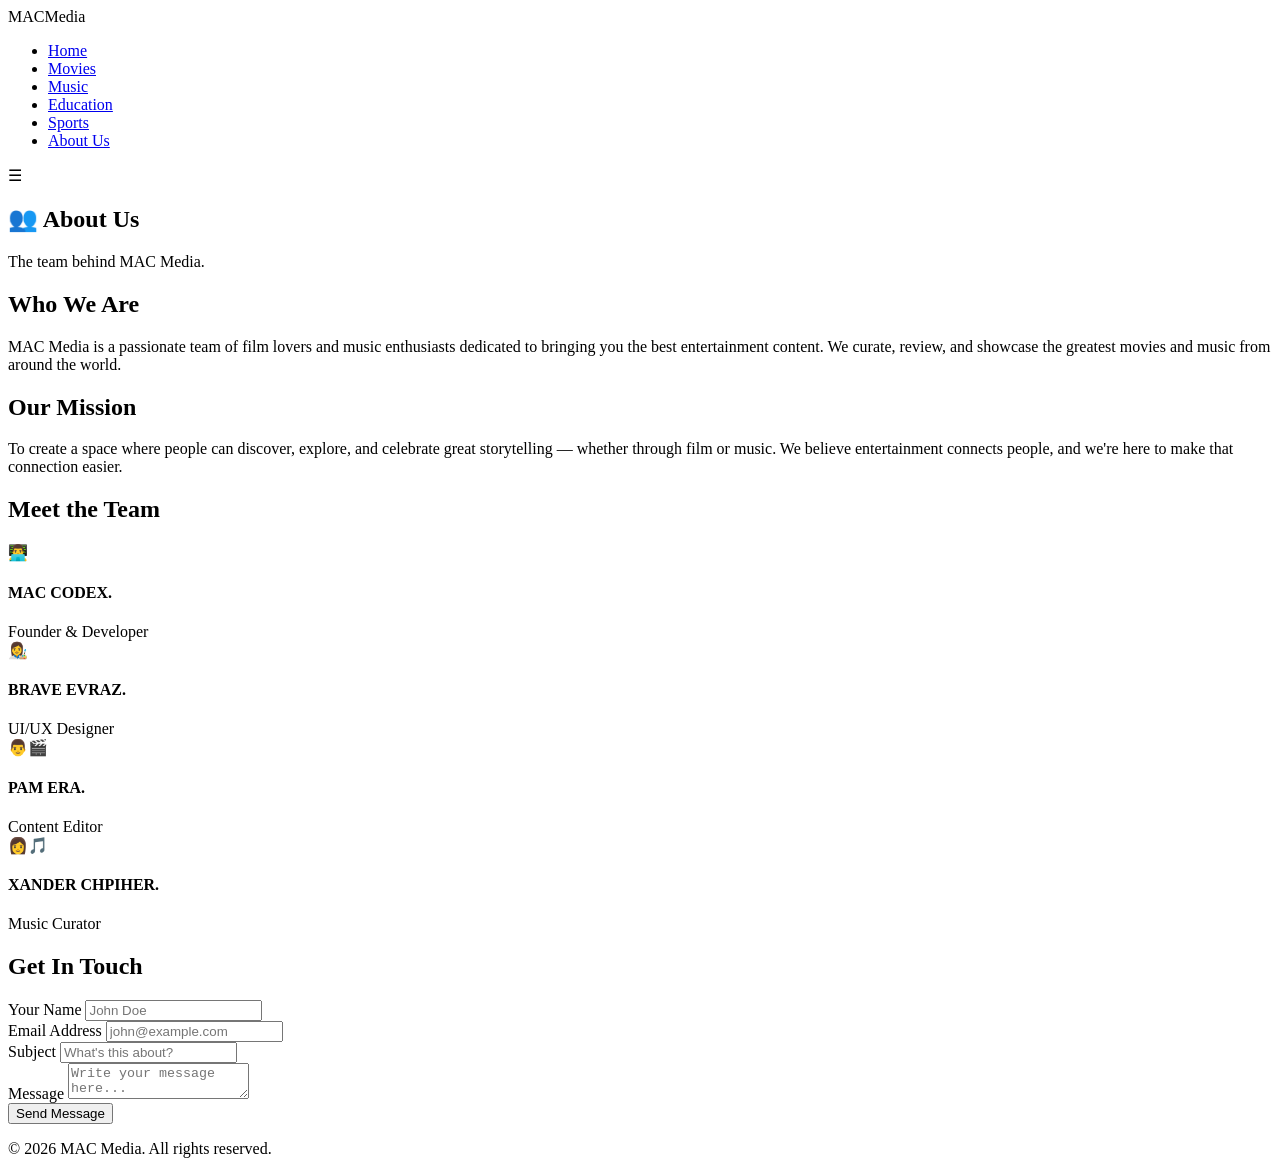
==== about.html @ 5f7ed7a3 "Add files via upload" ====
<!DOCTYPE html>
<html lang="en">
<head>
  <meta charset="UTF-8" />
  <meta name="viewport" content="width=device-width, initial-scale=1.0"/>
  <title>MAC | About Us</title>
  <link rel="stylesheet" href="css/style.css" />
</head>
<body>
  <header>
    <div class="logo">MAC<span>Media</span></div>
    <nav>
      <ul>
        <li><a href="index.html">Home</a></li>
        <li><a href="movies.html">Movies</a></li>
        <li><a href="music.html">Music</a></li>
        <li><a href="education.html">Education</a></li>
        <li><a href="sports.html">Sports</a></li>
        <li><a href="about.html" class="active">About Us</a></li>
      </ul>
      <div class="hamburger" id="hamburger">&#9776;</div>
    </nav>
  </header>

  <section class="page-hero">
    <h1>👥 About Us</h1>
    <p>The team behind MAC Media.</p>
  </section>

  <!-- About Info -->
  <section class="about-section">
    <h2>Who We Are</h2>
    <p>MAC Media is a passionate team of film lovers and music enthusiasts dedicated to bringing you the best entertainment content. We curate, review, and showcase the greatest movies and music from around the world.</p>

    <h2>Our Mission</h2>
    <p>To create a space where people can discover, explore, and celebrate great storytelling — whether through film or music. We believe entertainment connects people, and we're here to make that connection easier.</p>

    <!-- Team -->
    <h2>Meet the Team</h2>
    <div class="team-grid">
      <div class="team-card">
        <div class="team-avatar">👨‍💻</div>
        <h4>MAC CODEX.</h4>
        <span>Founder & Developer</span>
      </div>
      <div class="team-card">
        <div class="team-avatar">👩‍🎨</div>
        <h4>BRAVE EVRAZ.</h4>
        <span>UI/UX Designer</span>
      </div>
      <div class="team-card">
        <div class="team-avatar">👨‍🎬</div>
        <h4>PAM ERA.</h4>
        <span>Content Editor</span>
      </div>
      <div class="team-card">
        <div class="team-avatar">👩‍🎵</div>
        <h4>XANDER CHPIHER.</h4>
        <span>Music Curator</span>
      </div>
    </div>
  </section>

  <!-- Contact Form -->
  <section class="contact-section">
    <h2>Get In Touch</h2>
    <form id="contactForm" novalidate>
      <div class="form-group">
        <label for="name">Your Name</label>
        <input type="text" id="name" name="name" placeholder="John Doe" required />
      </div>
      <div class="form-group">
        <label for="email">Email Address</label>
        <input type="email" id="email" name="email" placeholder="john@example.com" required />
      </div>
      <div class="form-group">
        <label for="subject">Subject</label>
        <input type="text" id="subject" name="subject" placeholder="What's this about?" required />
      </div>
      <div class="form-group">
        <label for="message">Message</label>
        <textarea id="message" name="message" placeholder="Write your message here..." required></textarea>
      </div>
      <button type="submit" class="btn">Send Message</button>
      <div id="formMsg"></div>
    </form>
  </section>

  <footer>
    <p>&copy; 2026 MAC Media. All rights reserved.</p>
  </footer>

  <script src="js/main.js"></script>
</body>
</html>
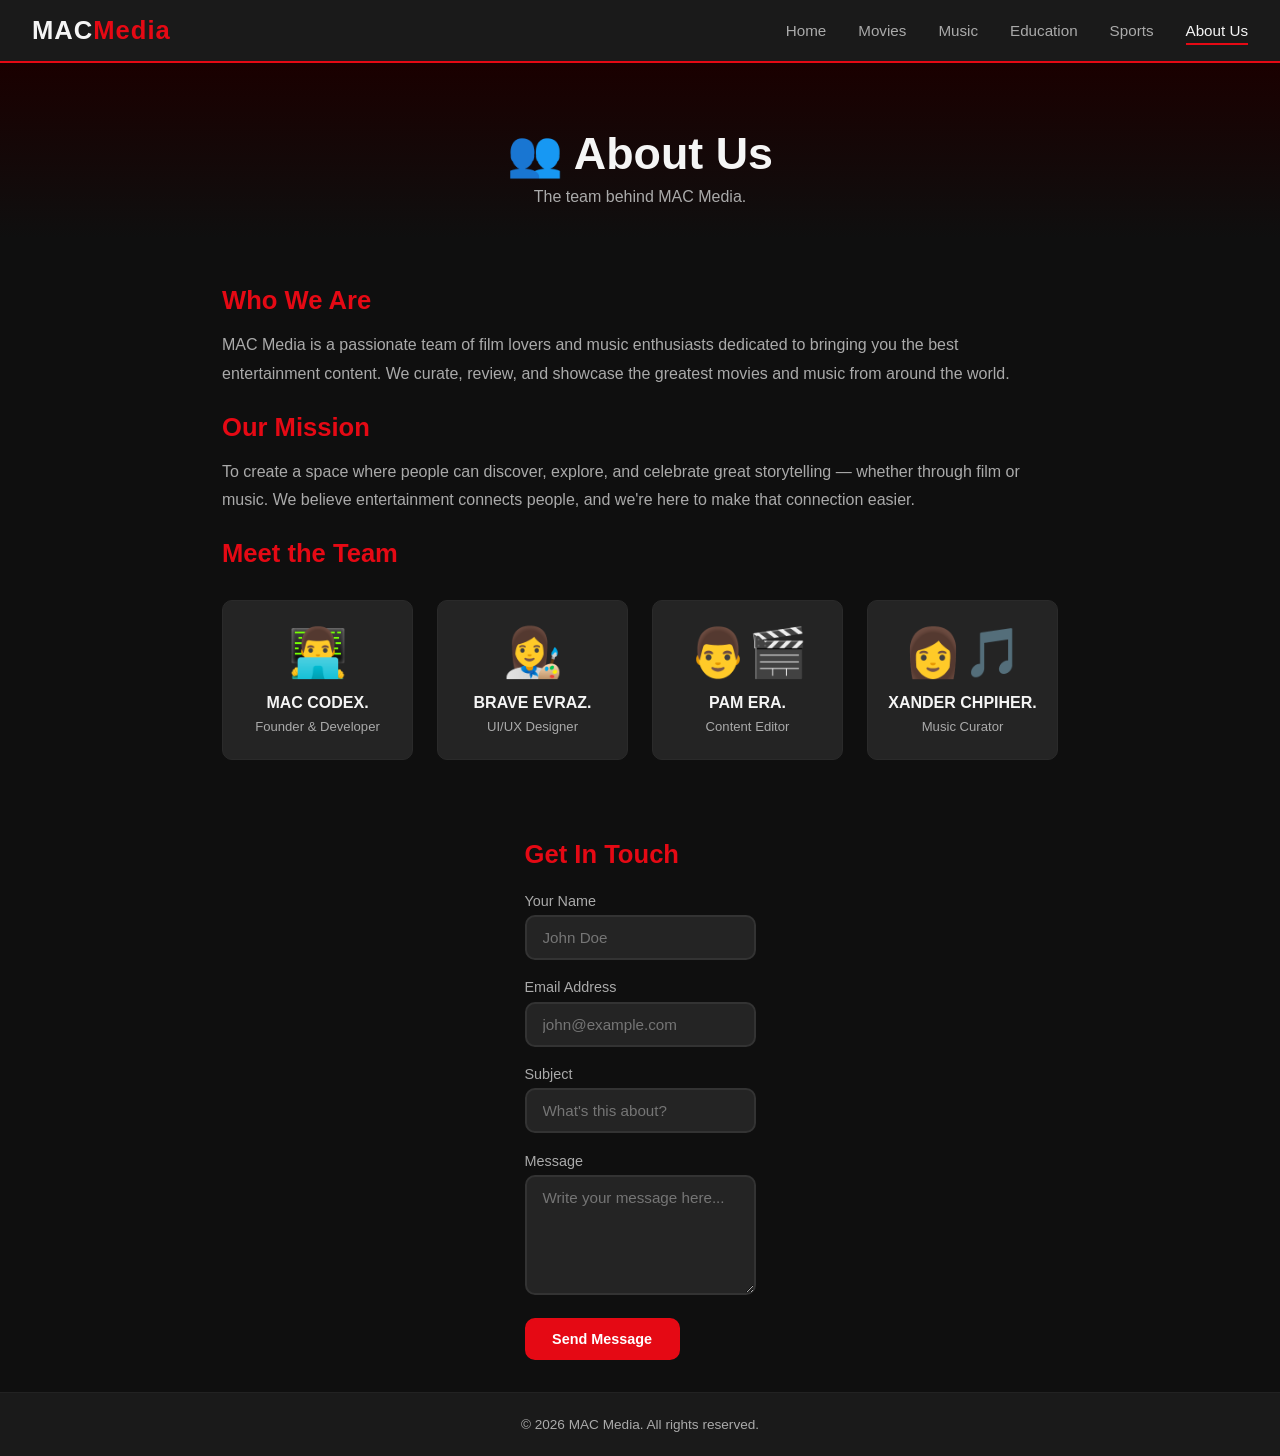
==== commit 5f961696: "Update about.html" ====
--- a/about.html
+++ b/about.html
@@ -4,7 +4,7 @@
   <meta charset="UTF-8" />
   <meta name="viewport" content="width=device-width, initial-scale=1.0"/>
   <title>MAC | About Us</title>
-  <link rel="stylesheet" href="css/style.css" />
+  <link rel="stylesheet" href="style.css">
 </head>
 <body>
   <header>
--- a/style.css
+++ b/style.css
@@ -0,0 +1,333 @@
+/* ===== RESET & BASE ===== */
+*, *::before, *::after { box-sizing: border-box; margin: 0; padding: 0; }
+
+:root {
+  --primary: #e50914;
+  --dark: #0f0f0f;
+  --dark2: #1a1a1a;
+  --dark3: #242424;
+  --light: #f5f5f5;
+  --muted: #aaa;
+  --radius: 10px;
+  --transition: 0.3s ease;
+}
+
+body {
+  font-family: 'Segoe UI', sans-serif;
+  background: var(--dark);
+  color: var(--light);
+  min-height: 100vh;
+  display: flex;
+  flex-direction: column;
+}
+
+a { text-decoration: none; color: inherit; }
+ul { list-style: none; }
+
+/* ===== HEADER / NAV ===== */
+header {
+  display: flex;
+  align-items: center;
+  justify-content: space-between;
+  padding: 1rem 2rem;
+  background: var(--dark2);
+  position: sticky;
+  top: 0;
+  z-index: 100;
+  border-bottom: 2px solid var(--primary);
+}
+
+.logo {
+  font-size: 1.6rem;
+  font-weight: 800;
+  letter-spacing: 1px;
+  color: var(--light);
+}
+.logo span { color: var(--primary); }
+
+nav ul {
+  display: flex;
+  gap: 2rem;
+}
+
+nav ul li a {
+  font-size: 0.95rem;
+  font-weight: 500;
+  color: var(--muted);
+  transition: color var(--transition);
+  padding-bottom: 4px;
+  border-bottom: 2px solid transparent;
+}
+
+nav ul li a:hover,
+nav ul li a.active {
+  color: var(--light);
+  border-bottom-color: var(--primary);
+}
+
+.hamburger {
+  display: none;
+  font-size: 1.6rem;
+  cursor: pointer;
+  color: var(--light);
+}
+
+/* ===== HERO (HOME) ===== */
+.hero {
+  display: flex;
+  align-items: center;
+  justify-content: center;
+  text-align: center;
+  min-height: 80vh;
+  background: linear-gradient(135deg, #0f0f0f 0%, #1a0000 60%, #0f0f0f 100%);
+  padding: 2rem;
+}
+
+.hero-content h1 {
+  font-size: clamp(2rem, 5vw, 3.5rem);
+  font-weight: 800;
+  margin-bottom: 1rem;
+}
+.hero-content h1 span { color: var(--primary); }
+.hero-content p {
+  font-size: 1.1rem;
+  color: var(--muted);
+  margin-bottom: 2rem;
+}
+
+.hero-buttons { display: flex; gap: 1rem; justify-content: center; flex-wrap: wrap; }
+
+/* ===== BUTTONS ===== */
+.btn {
+  display: inline-block;
+  padding: 0.7rem 1.6rem;
+  background: var(--primary);
+  color: #fff;
+  border-radius: var(--radius);
+  font-weight: 600;
+  font-size: 0.9rem;
+  transition: background var(--transition), transform var(--transition);
+  border: 2px solid var(--primary);
+  cursor: pointer;
+}
+.btn:hover { background: #c0070f; transform: translateY(-2px); }
+
+.btn-outline {
+  background: transparent;
+  color: var(--light);
+  border-color: var(--light);
+}
+.btn-outline:hover { background: var(--light); color: var(--dark); }
+
+/* ===== FEATURES (HOME CARDS) ===== */
+.features {
+  display: grid;
+  grid-template-columns: repeat(auto-fit, minmax(240px, 1fr));
+  gap: 1.5rem;
+  padding: 4rem 2rem;
+  max-width: 1100px;
+  margin: 0 auto;
+  width: 100%;
+}
+
+.card {
+  background: var(--dark3);
+  border-radius: var(--radius);
+  padding: 2rem;
+  text-align: center;
+  transition: transform var(--transition), box-shadow var(--transition);
+  border: 1px solid #333;
+}
+.card:hover { transform: translateY(-6px); box-shadow: 0 10px 30px rgba(229,9,20,0.2); }
+.card-icon { font-size: 2.5rem; margin-bottom: 1rem; }
+.card h3 { font-size: 1.2rem; margin-bottom: 0.5rem; }
+.card p { color: var(--muted); font-size: 0.9rem; margin-bottom: 1.2rem; }
+
+/* ===== PAGE HERO ===== */
+.page-hero {
+  text-align: center;
+  padding: 4rem 2rem 2rem;
+  background: linear-gradient(180deg, #1a0000 0%, var(--dark) 100%);
+}
+.page-hero h1 { font-size: clamp(1.8rem, 4vw, 2.8rem); margin-bottom: 0.5rem; }
+.page-hero p { color: var(--muted); font-size: 1rem; }
+
+/* ===== SEARCH BAR ===== */
+.search-bar {
+  display: flex;
+  justify-content: center;
+  padding: 1.5rem 2rem 0.5rem;
+}
+.search-bar input {
+  width: 100%;
+  max-width: 500px;
+  padding: 0.75rem 1.2rem;
+  border-radius: 50px;
+  border: 2px solid #333;
+  background: var(--dark3);
+  color: var(--light);
+  font-size: 0.95rem;
+  outline: none;
+  transition: border-color var(--transition);
+}
+.search-bar input:focus { border-color: var(--primary); }
+
+/* ===== FILTER TABS ===== */
+.filter-tabs {
+  display: flex;
+  justify-content: center;
+  flex-wrap: wrap;
+  gap: 0.6rem;
+  padding: 1rem 2rem;
+}
+.filter-btn {
+  padding: 0.4rem 1.1rem;
+  border-radius: 50px;
+  border: 2px solid #333;
+  background: transparent;
+  color: var(--muted);
+  font-size: 0.85rem;
+  cursor: pointer;
+  transition: all var(--transition);
+}
+.filter-btn:hover, .filter-btn.active {
+  background: var(--primary);
+  border-color: var(--primary);
+  color: #fff;
+}
+
+/* ===== MEDIA GRID ===== */
+.grid {
+  display: grid;
+  grid-template-columns: repeat(auto-fill, minmax(200px, 1fr));
+  gap: 1.5rem;
+  padding: 2rem;
+  max-width: 1200px;
+  margin: 0 auto;
+  width: 100%;
+}
+
+.media-card {
+  background: var(--dark3);
+  border-radius: var(--radius);
+  padding: 1.5rem 1rem;
+  text-align: center;
+  border: 1px solid #2a2a2a;
+  transition: transform var(--transition), box-shadow var(--transition);
+  cursor: pointer;
+}
+.media-card:hover { transform: translateY(-5px); box-shadow: 0 8px 25px rgba(229,9,20,0.25); }
+.media-card.hidden { display: none; }
+
+.media-thumb {
+  font-size: 3rem;
+  margin-bottom: 0.8rem;
+  display: block;
+}
+.media-card h3 { font-size: 1rem; margin-bottom: 0.3rem; }
+.media-card p { color: var(--muted); font-size: 0.82rem; margin-bottom: 0.6rem; }
+
+.badge {
+  display: inline-block;
+  padding: 0.25rem 0.7rem;
+  background: rgba(229,9,20,0.15);
+  color: var(--primary);
+  border-radius: 50px;
+  font-size: 0.78rem;
+  font-weight: 600;
+  border: 1px solid rgba(229,9,20,0.3);
+}
+
+/* ===== ABOUT PAGE ===== */
+.about-section {
+  max-width: 900px;
+  margin: 0 auto;
+  padding: 3rem 2rem;
+}
+.about-section h2 { font-size: 1.6rem; margin-bottom: 1rem; color: var(--primary); }
+.about-section p { color: var(--muted); line-height: 1.8; margin-bottom: 1.5rem; }
+
+.team-grid {
+  display: grid;
+  grid-template-columns: repeat(auto-fill, minmax(180px, 1fr));
+  gap: 1.5rem;
+  margin-top: 2rem;
+}
+.team-card {
+  background: var(--dark3);
+  border-radius: var(--radius);
+  padding: 1.5rem 1rem;
+  text-align: center;
+  border: 1px solid #2a2a2a;
+  transition: transform var(--transition);
+}
+.team-card:hover { transform: translateY(-4px); }
+.team-avatar { font-size: 3rem; margin-bottom: 0.8rem; }
+.team-card h4 { font-size: 1rem; margin-bottom: 0.3rem; }
+.team-card span { color: var(--muted); font-size: 0.82rem; }
+
+/* ===== CONTACT FORM ===== */
+.contact-section {
+  max-width: 600px;
+  margin: 0 auto;
+  padding: 2rem;
+}
+.contact-section h2 { font-size: 1.6rem; margin-bottom: 1.5rem; color: var(--primary); }
+
+.form-group { margin-bottom: 1.2rem; }
+.form-group label { display: block; margin-bottom: 0.4rem; font-size: 0.9rem; color: var(--muted); }
+.form-group input,
+.form-group textarea {
+  width: 100%;
+  padding: 0.75rem 1rem;
+  background: var(--dark3);
+  border: 2px solid #333;
+  border-radius: var(--radius);
+  color: var(--light);
+  font-size: 0.95rem;
+  outline: none;
+  transition: border-color var(--transition);
+  font-family: inherit;
+}
+.form-group input:focus,
+.form-group textarea:focus { border-color: var(--primary); }
+.form-group textarea { resize: vertical; min-height: 120px; }
+
+#formMsg {
+  margin-top: 1rem;
+  padding: 0.75rem 1rem;
+  border-radius: var(--radius);
+  font-size: 0.9rem;
+  display: none;
+}
+#formMsg.success { background: rgba(0,200,100,0.15); color: #00c864; border: 1px solid #00c864; display: block; }
+#formMsg.error   { background: rgba(229,9,20,0.15);  color: var(--primary); border: 1px solid var(--primary); display: block; }
+
+/* ===== FOOTER ===== */
+footer {
+  text-align: center;
+  padding: 1.5rem;
+  background: var(--dark2);
+  color: var(--muted);
+  font-size: 0.85rem;
+  margin-top: auto;
+  border-top: 1px solid #222;
+}
+
+/* ===== RESPONSIVE ===== */
+@media (max-width: 768px) {
+  nav ul {
+    display: none;
+    flex-direction: column;
+    position: absolute;
+    top: 65px;
+    left: 0;
+    right: 0;
+    background: var(--dark2);
+    padding: 1rem 2rem;
+    gap: 1rem;
+    border-bottom: 2px solid var(--primary);
+  }
+  nav ul.open { display: flex; }
+  .hamburger { display: block; }
+}
